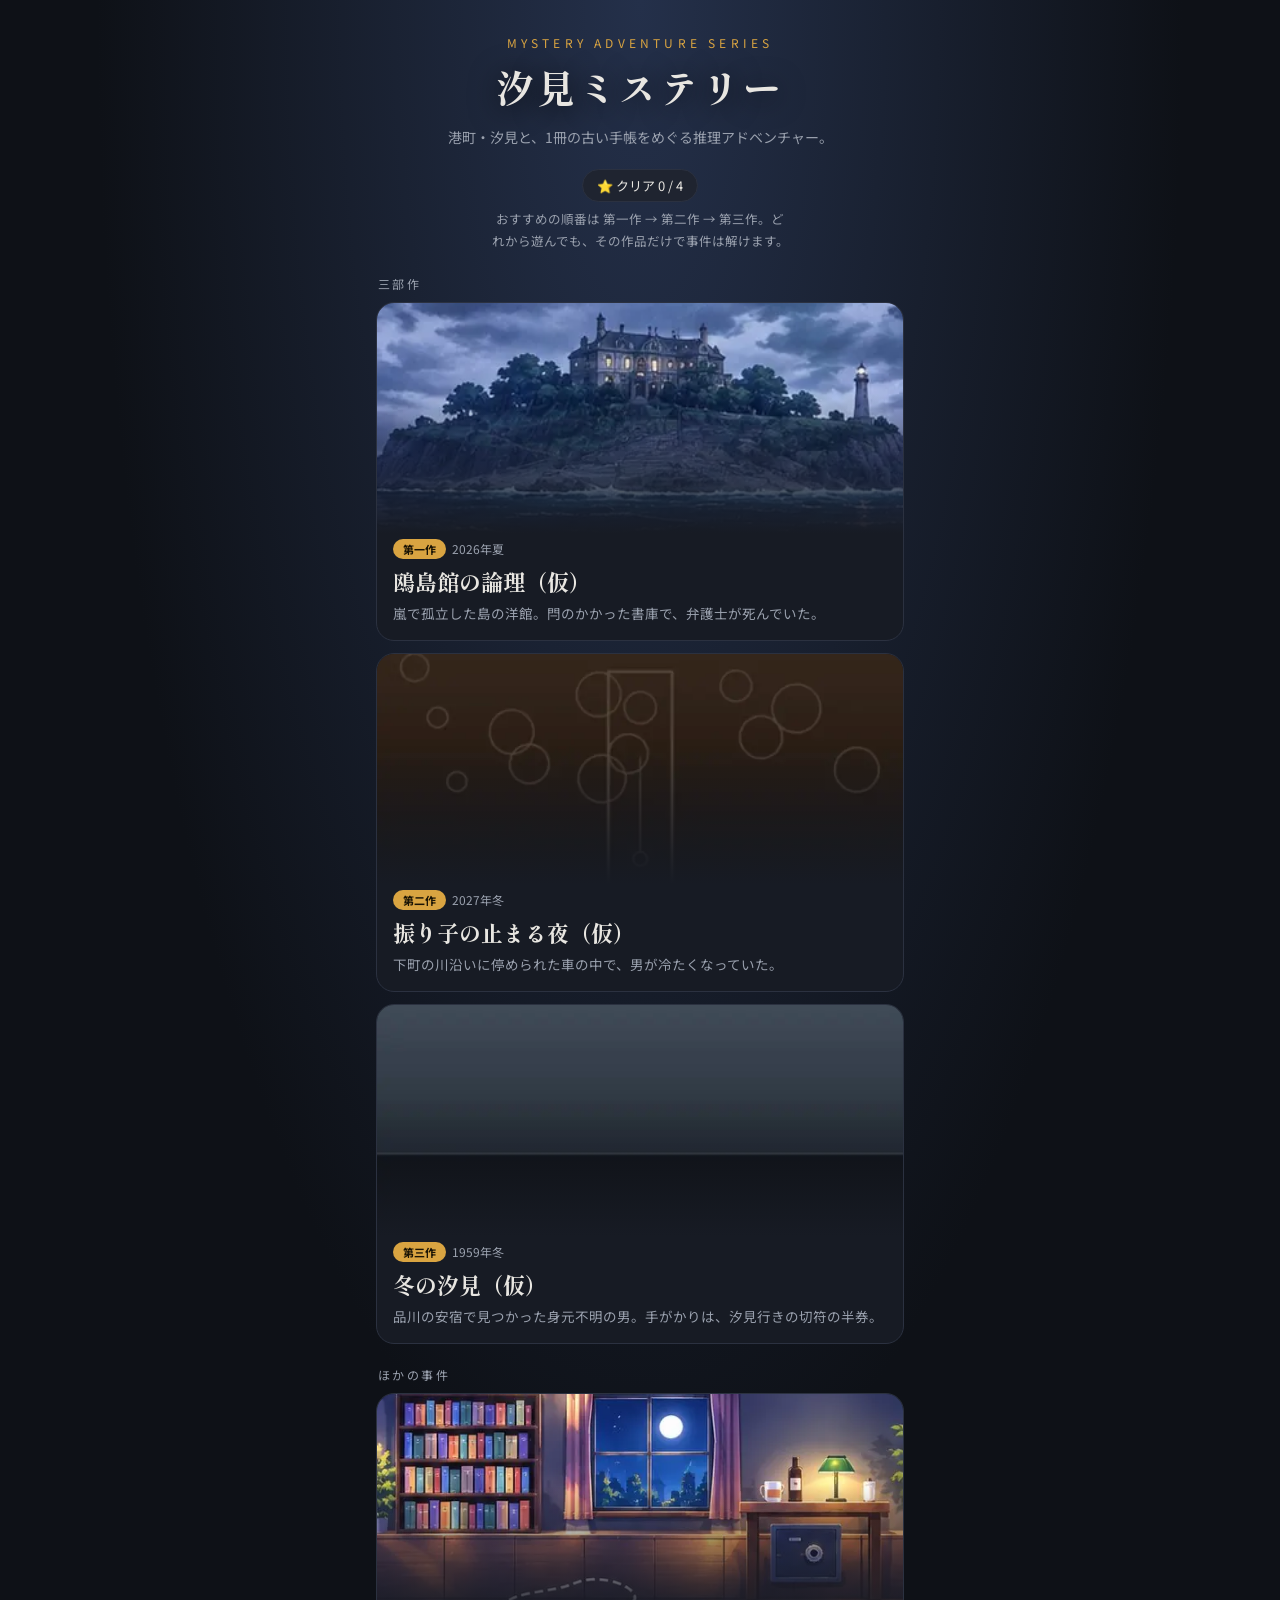
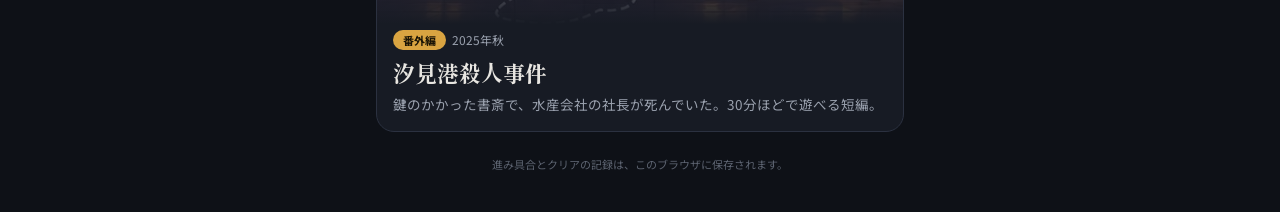
==== index.html @ bd7585b2 "隠しエピローグ『最後のページ』を作る - games/epilogue：前編・後編の2章。封筒を届け、汐見の浜で開ける。その後のことと志乃の手紙で終わる - 封筒の表の言葉（手帳が娘に渡ったら一緒に）" ====
<!DOCTYPE html>
<html lang="ja">
<head>
<meta charset="UTF-8">
<meta name="viewport" content="width=device-width, initial-scale=1">
<title>汐見ミステリー</title>
<link rel="preconnect" href="https://fonts.googleapis.com">
<link href="https://fonts.googleapis.com/css2?family=Noto+Sans+JP:wght@400;500;700&family=Shippori+Mincho:wght@700;800&display=swap" rel="stylesheet">
<style>
:root{--bg:#0e1117;--panel:#171b24;--panel2:#1f2430;--line:#2b3140;--text:#e8e6e1;--sub:#9aa1ae;--accent:#d9a441;--accent2:#c2553f;--blue:#7fa7d6}
*{box-sizing:border-box;margin:0;padding:0}
html,body{background:var(--bg);color:var(--text);font-family:'Noto Sans JP',sans-serif;min-height:100%}
body{background:radial-gradient(ellipse at 50% 0%,#24304a 0%,var(--bg) 60%) no-repeat;display:flex;justify-content:center}
#wrap{width:100%;max-width:560px;padding:34px 16px 40px}
.eyebrow{color:var(--accent);font-size:12px;letter-spacing:.35em;text-align:center}
h1{font-family:'Shippori Mincho',serif;font-weight:800;font-size:38px;letter-spacing:.08em;text-align:center;margin:8px 0 10px;text-shadow:0 4px 30px #000}
.lead{color:var(--sub);font-size:14px;line-height:1.9;text-align:center;text-wrap:balance}
.stat{display:flex;justify-content:center;gap:10px;margin:18px 0 6px}
.stat span{background:var(--panel2);border:1px solid var(--line);border-radius:999px;padding:6px 14px;font-size:13px}
.order{color:var(--sub);font-size:12.5px;line-height:1.8;text-align:center;margin:6px 0 18px;text-wrap:balance}
.sec{color:var(--sub);font-size:12px;letter-spacing:.2em;margin:22px 2px 10px}
.game{display:block;width:100%;text-align:left;color:inherit;font:inherit;background:var(--panel);border:1px solid var(--line);border-radius:18px;overflow:hidden;margin-bottom:12px;cursor:pointer;position:relative}
.game:hover{border-color:var(--accent)}
.game{transition:transform .08s,filter .15s,border-color .15s}
.game:active{transform:scale(.98);filter:brightness(1.2)}
.game.going{border-color:var(--accent);filter:brightness(1.2)}
.game.going .img::before{content:'開いています…';position:absolute;inset:0;z-index:2;display:flex;align-items:center;justify-content:center;background:#0e1117aa;color:#fff;font-size:15px;font-weight:700;letter-spacing:.1em}
.game .img{aspect-ratio:16/7;background:linear-gradient(135deg,#2a3348,#151a24);background-size:cover;background-position:center;position:relative}
.game .img::after{content:'';position:absolute;inset:0;background:linear-gradient(180deg,transparent 40%,#171b24 100%)}
.game .body{padding:2px 16px 15px;position:relative}
.game .tag{display:inline-block;color:#1a1405;background:var(--accent);font-size:11px;font-weight:700;border-radius:999px;padding:2px 10px;margin-right:6px}
.game .era{color:var(--sub);font-size:12px}
.game h2{font-family:'Shippori Mincho',serif;font-weight:800;font-size:22px;margin:6px 0 4px}
.game p{color:var(--sub);font-size:13.5px;line-height:1.8}
.game .badges{position:absolute;top:10px;right:10px;display:flex;gap:6px;z-index:1}
.game .badges span{background:#0e1117cc;backdrop-filter:blur(6px);border:1px solid #ffffff2a;border-radius:999px;padding:4px 10px;font-size:12px}
.game .badges .clear{border-color:var(--accent);color:var(--accent);font-weight:700}
.game.soon{cursor:default}
.game.soon .img{filter:grayscale(.6) brightness(.7)}
.game.soon .badges .wait{color:var(--sub)}
.game.locked .img{filter:blur(6px) brightness(.4)}
.game.locked h2{letter-spacing:.3em}
.game.epi{border-color:var(--accent)}
#toast{position:fixed;left:50%;top:18px;transform:translate(-50%,-20px);opacity:0;background:#fff;color:#111;padding:10px 18px;border-radius:999px;font-size:14px;font-weight:700;transition:.3s;z-index:9;pointer-events:none;white-space:nowrap}
#toast.on{opacity:1;transform:translate(-50%,0)}
footer{color:#5c6370;font-size:11px;text-align:center;margin-top:24px}
</style>
</head>
<body>
<div id="toast"></div>
<div id="wrap"></div>
<script type="application/json" id="hub-data">{"title": "汐見ミステリー", "eyebrow": "MYSTERY ADVENTURE SERIES", "lead": "港町・汐見と、1冊の古い手帳をめぐる推理アドベンチャー。", "order": "おすすめの順番は 第一作 → 第二作 → 第三作。どれから遊んでも、その作品だけで事件は解けます。", "games": [{"id": "kamomejima", "tag": "第一作", "title": "鴎島館の論理（仮）", "era": "2026年夏", "lead": "嵐で孤立した島の洋館。閂のかかった書庫で、弁護士が死んでいた。", "thumb": "games/kamomejima/src/bg/island.jpg", "path": "games/kamomejima/index.html", "status": "play", "trilogy": true, "thumbUrl": "hub/thumbs/kamomejima.webp"}, {"id": "furiko", "tag": "第二作", "title": "振り子の止まる夜（仮）", "era": "2027年冬", "lead": "下町の川沿いに停められた車の中で、男が冷たくなっていた。", "thumb": "games/furiko/src/bg/shop.jpg", "path": "games/furiko/index.html", "status": "play", "trilogy": true, "thumbUrl": "hub/thumbs/furiko.webp"}, {"id": "fuyu-shiomi", "tag": "第三作", "title": "冬の汐見（仮）", "era": "1959年冬", "lead": "品川の安宿で見つかった身元不明の男。手がかりは、汐見行きの切符の半券。", "thumb": "games/fuyu-shiomi/src/bg/beach.jpg", "path": "games/fuyu-shiomi/index.html", "status": "play", "trilogy": true, "thumbUrl": "hub/thumbs/fuyu-shiomi.webp"}, {"id": "shiomi-port", "tag": "番外編", "title": "汐見港殺人事件", "era": "2025年秋", "lead": "鍵のかかった書斎で、水産会社の社長が死んでいた。30分ほどで遊べる短編。", "thumb": "games/shiomi-port/src/bg/study.jpg", "path": "games/shiomi-port/index.html", "status": "play", "thumbUrl": "hub/thumbs/shiomi-port.webp"}], "epilogue": {"id": "epilogue", "title": "最後のページ", "lead": "3作すべてを解いた人へ。", "path": "games/epilogue/index.html", "status": "play"}}</script>
<script>
'use strict';
(() => {
const H = JSON.parse(document.getElementById('hub-data').textContent);
const get = k => { try { return JSON.parse(localStorage.getItem(k)); } catch (e) { return null; } };
const cleared = get('mg:cleared') || [];
const esc = s => String(s).replace(/[&<>"]/g, c => ({ '&': '&amp;', '<': '&lt;', '>': '&gt;', '"': '&quot;' })[c]);
let toastT;
const toast = t => { const e = document.getElementById('toast'); e.textContent = t; e.classList.add('on'); clearTimeout(toastT); toastT = setTimeout(() => e.classList.remove('on'), 2200); };

const trilogy = H.games.filter(g => g.trilogy);
const triDone = trilogy.filter(g => cleared.includes(g.id)).length;
const allDone = triDone === trilogy.length;

function card(g, opt = {}) {
  const b = document.createElement('button');
  const done = cleared.includes(g.id);
  const auto = get('mg:' + g.id + ':auto');
  const cont = auto && auto.state && !auto.state.done;
  const soon = g.status !== 'play';
  b.className = 'game' + (soon ? ' soon' : '') + (opt.locked ? ' locked' : '') + (opt.epi ? ' epi' : '');
  b.dataset.id = g.id;
  const badges = [done ? '<span class="clear">⭐️ クリア</span>' : '', cont ? '<span>つづきあり</span>' : '', soon && !opt.locked ? '<span class="wait">準備中</span>' : ''].join('');
  b.innerHTML = `<div class="img" style="${g.thumbUrl ? `background-image:url('${g.thumbUrl}')` : ''}"></div>
    <div class="badges">${badges}</div>
    <div class="body">${g.tag ? `<span class="tag">${esc(g.tag)}</span>` : ''}<span class="era">${esc(g.era || '')}</span>
    <h2>${esc(opt.locked ? '？？？' : g.title)}</h2><p>${esc(opt.locked ? `三部作をすべてクリアすると開きます（${triDone}/${trilogy.length}）` : g.lead)}</p></div>`;
  b.onclick = () => {
    if (opt.locked) return toast('三部作をすべてクリアすると開きます');
    if (soon) return toast('ただいま準備中です');
    b.classList.add('going'); document.querySelectorAll('.game').forEach(x => x.disabled = true);
    setTimeout(() => { location.href = g.path; }, 150);
  };
  return b;
}

const w = document.getElementById('wrap');
w.innerHTML = `<div class="eyebrow">${esc(H.eyebrow)}</div><h1>${esc(H.title)}</h1><p class="lead">${esc(H.lead)}</p>
  <div class="stat"><span>⭐️ クリア ${H.games.filter(g => cleared.includes(g.id)).length} / ${H.games.length}</span></div>
  <p class="order">${esc(H.order)}</p><div class="sec">三部作</div>`;
trilogy.forEach(g => w.appendChild(card(g)));
if (triDone > 0) w.appendChild(card(H.epilogue, { locked: !allDone, epi: true }));
const others = H.games.filter(g => !g.trilogy);
if (others.length) {
  w.insertAdjacentHTML('beforeend', '<div class="sec">ほかの事件</div>');
  others.forEach(g => w.appendChild(card(g)));
}
w.insertAdjacentHTML('beforeend', '<footer>進み具合とクリアの記録は、このブラウザに保存されます。</footer>');
// 「戻る」で戻ってきたとき、押した状態が残らないようにする
window.addEventListener('pageshow', e => { if (e.persisted) location.reload(); });
// サムネイルを先に読み込んでおく
H.games.forEach(g => { if (g.thumbUrl) new Image().src = g.thumbUrl; });
})();
</script>
</body>
</html>
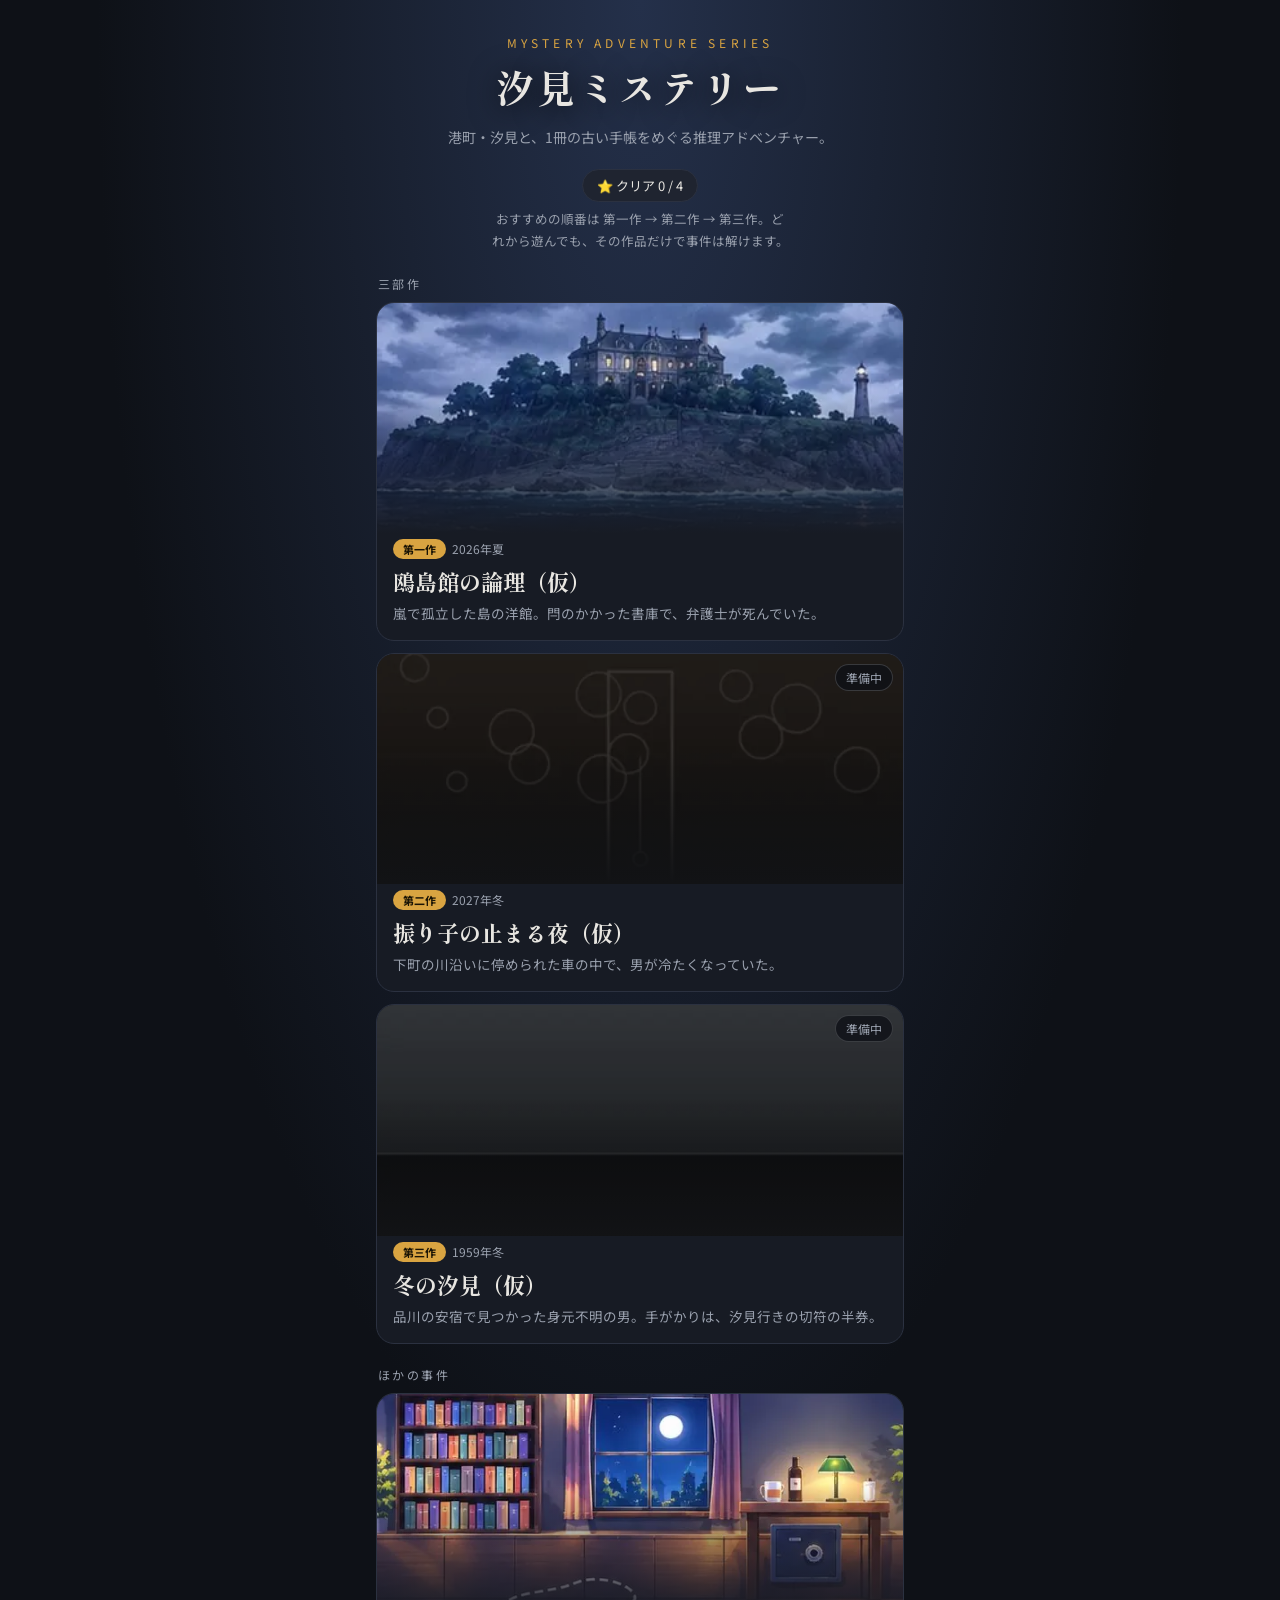
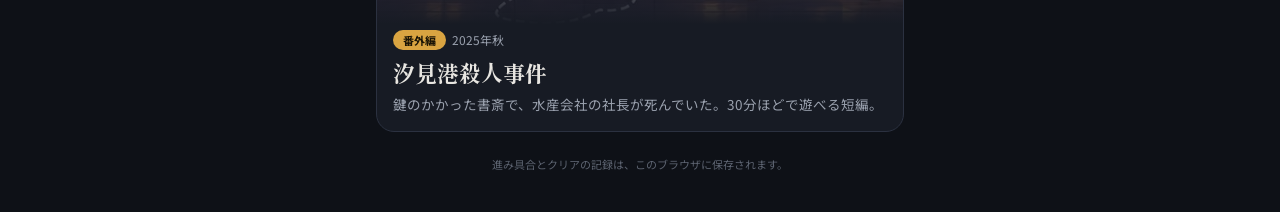
==== commit 644583e7: "作品選択：第二作・第三作をまだ公開しない（準備中に戻す） Co-Authored-By: Claude Opus 5.5 <noreply@anthropic.com> Claude-Session:" ====
--- a/index.html
+++ b/index.html
@@ -49,7 +49,7 @@
 <body>
 <div id="toast"></div>
 <div id="wrap"></div>
-<script type="application/json" id="hub-data">{"title": "汐見ミステリー", "eyebrow": "MYSTERY ADVENTURE SERIES", "lead": "港町・汐見と、1冊の古い手帳をめぐる推理アドベンチャー。", "order": "おすすめの順番は 第一作 → 第二作 → 第三作。どれから遊んでも、その作品だけで事件は解けます。", "games": [{"id": "kamomejima", "tag": "第一作", "title": "鴎島館の論理（仮）", "era": "2026年夏", "lead": "嵐で孤立した島の洋館。閂のかかった書庫で、弁護士が死んでいた。", "thumb": "games/kamomejima/src/bg/island.jpg", "path": "games/kamomejima/index.html", "status": "play", "trilogy": true, "thumbUrl": "hub/thumbs/kamomejima.webp"}, {"id": "furiko", "tag": "第二作", "title": "振り子の止まる夜（仮）", "era": "2027年冬", "lead": "下町の川沿いに停められた車の中で、男が冷たくなっていた。", "thumb": "games/furiko/src/bg/shop.jpg", "path": "games/furiko/index.html", "status": "play", "trilogy": true, "thumbUrl": "hub/thumbs/furiko.webp"}, {"id": "fuyu-shiomi", "tag": "第三作", "title": "冬の汐見（仮）", "era": "1959年冬", "lead": "品川の安宿で見つかった身元不明の男。手がかりは、汐見行きの切符の半券。", "thumb": "games/fuyu-shiomi/src/bg/beach.jpg", "path": "games/fuyu-shiomi/index.html", "status": "play", "trilogy": true, "thumbUrl": "hub/thumbs/fuyu-shiomi.webp"}, {"id": "shiomi-port", "tag": "番外編", "title": "汐見港殺人事件", "era": "2025年秋", "lead": "鍵のかかった書斎で、水産会社の社長が死んでいた。30分ほどで遊べる短編。", "thumb": "games/shiomi-port/src/bg/study.jpg", "path": "games/shiomi-port/index.html", "status": "play", "thumbUrl": "hub/thumbs/shiomi-port.webp"}], "epilogue": {"id": "epilogue", "title": "最後のページ", "lead": "3作すべてを解いた人へ。", "path": "games/epilogue/index.html", "status": "play"}}</script>
+<script type="application/json" id="hub-data">{"title": "汐見ミステリー", "eyebrow": "MYSTERY ADVENTURE SERIES", "lead": "港町・汐見と、1冊の古い手帳をめぐる推理アドベンチャー。", "order": "おすすめの順番は 第一作 → 第二作 → 第三作。どれから遊んでも、その作品だけで事件は解けます。", "games": [{"id": "kamomejima", "tag": "第一作", "title": "鴎島館の論理（仮）", "era": "2026年夏", "lead": "嵐で孤立した島の洋館。閂のかかった書庫で、弁護士が死んでいた。", "thumb": "games/kamomejima/src/bg/island.jpg", "path": "games/kamomejima/index.html", "status": "play", "trilogy": true, "thumbUrl": "hub/thumbs/kamomejima.webp"}, {"id": "furiko", "tag": "第二作", "title": "振り子の止まる夜（仮）", "era": "2027年冬", "lead": "下町の川沿いに停められた車の中で、男が冷たくなっていた。", "thumb": "games/furiko/src/bg/shop.jpg", "path": "games/furiko/index.html", "status": "soon", "trilogy": true, "thumbUrl": "hub/thumbs/furiko.webp"}, {"id": "fuyu-shiomi", "tag": "第三作", "title": "冬の汐見（仮）", "era": "1959年冬", "lead": "品川の安宿で見つかった身元不明の男。手がかりは、汐見行きの切符の半券。", "thumb": "games/fuyu-shiomi/src/bg/beach.jpg", "path": "games/fuyu-shiomi/index.html", "status": "soon", "trilogy": true, "thumbUrl": "hub/thumbs/fuyu-shiomi.webp"}, {"id": "shiomi-port", "tag": "番外編", "title": "汐見港殺人事件", "era": "2025年秋", "lead": "鍵のかかった書斎で、水産会社の社長が死んでいた。30分ほどで遊べる短編。", "thumb": "games/shiomi-port/src/bg/study.jpg", "path": "games/shiomi-port/index.html", "status": "play", "thumbUrl": "hub/thumbs/shiomi-port.webp"}], "epilogue": {"id": "epilogue", "title": "最後のページ", "lead": "3作すべてを解いた人へ。", "path": "games/epilogue/index.html", "status": "play"}}</script>
 <script>
 'use strict';
 (() => {
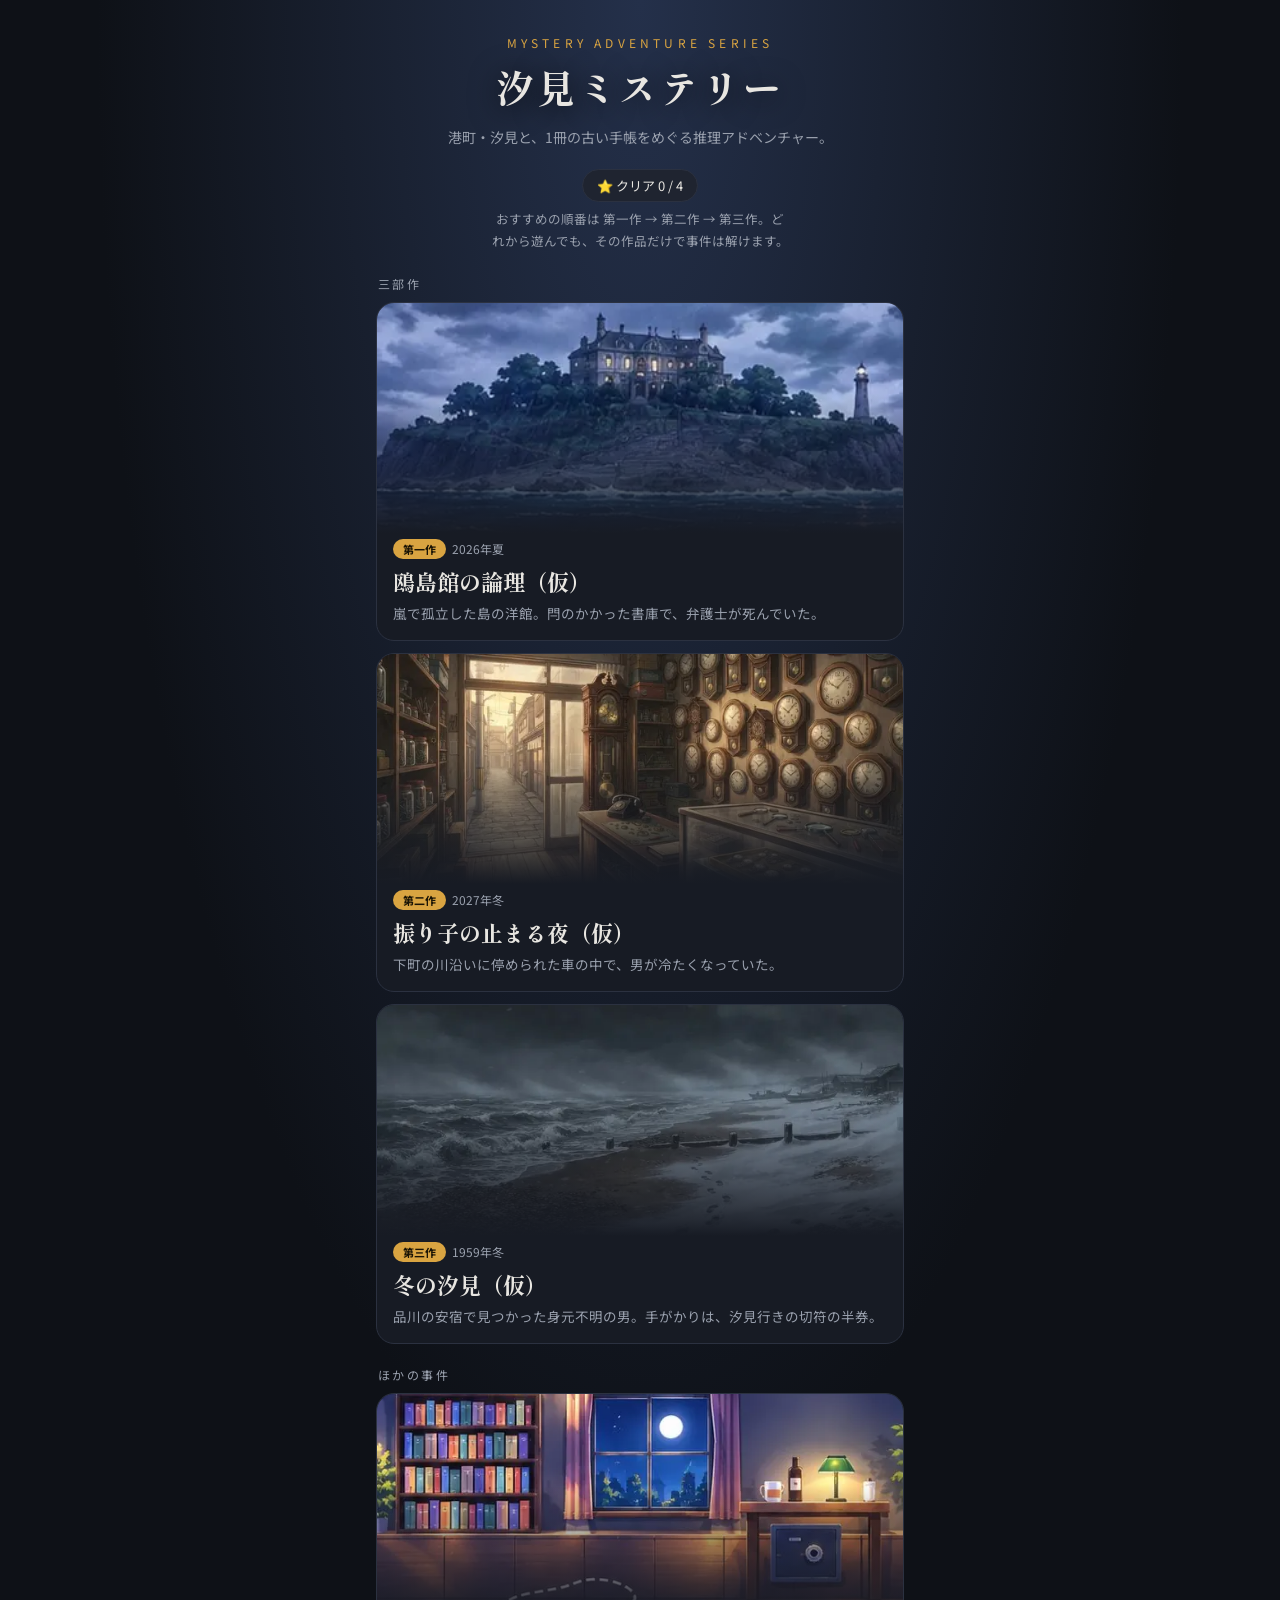
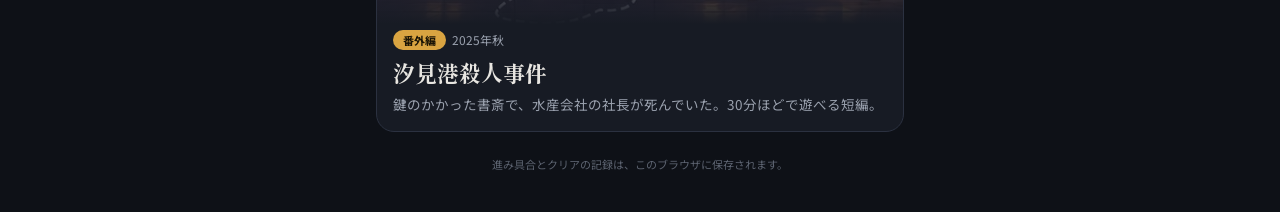
==== commit dfd5a247: "作品選択：第二作・第三作を遊べるようにする（エピローグは三部作クリアで開く） Co-Authored-By: Claude Opus 5.5 <noreply@anthropic.com> Claud" ====
--- a/index.html
+++ b/index.html
@@ -49,7 +49,7 @@
 <body>
 <div id="toast"></div>
 <div id="wrap"></div>
-<script type="application/json" id="hub-data">{"title": "汐見ミステリー", "eyebrow": "MYSTERY ADVENTURE SERIES", "lead": "港町・汐見と、1冊の古い手帳をめぐる推理アドベンチャー。", "order": "おすすめの順番は 第一作 → 第二作 → 第三作。どれから遊んでも、その作品だけで事件は解けます。", "games": [{"id": "kamomejima", "tag": "第一作", "title": "鴎島館の論理（仮）", "era": "2026年夏", "lead": "嵐で孤立した島の洋館。閂のかかった書庫で、弁護士が死んでいた。", "thumb": "games/kamomejima/src/bg/island.jpg", "path": "games/kamomejima/index.html", "status": "play", "trilogy": true, "thumbUrl": "hub/thumbs/kamomejima.webp"}, {"id": "furiko", "tag": "第二作", "title": "振り子の止まる夜（仮）", "era": "2027年冬", "lead": "下町の川沿いに停められた車の中で、男が冷たくなっていた。", "thumb": "games/furiko/src/bg/shop.jpg", "path": "games/furiko/index.html", "status": "soon", "trilogy": true, "thumbUrl": "hub/thumbs/furiko.webp"}, {"id": "fuyu-shiomi", "tag": "第三作", "title": "冬の汐見（仮）", "era": "1959年冬", "lead": "品川の安宿で見つかった身元不明の男。手がかりは、汐見行きの切符の半券。", "thumb": "games/fuyu-shiomi/src/bg/beach.jpg", "path": "games/fuyu-shiomi/index.html", "status": "soon", "trilogy": true, "thumbUrl": "hub/thumbs/fuyu-shiomi.webp"}, {"id": "shiomi-port", "tag": "番外編", "title": "汐見港殺人事件", "era": "2025年秋", "lead": "鍵のかかった書斎で、水産会社の社長が死んでいた。30分ほどで遊べる短編。", "thumb": "games/shiomi-port/src/bg/study.jpg", "path": "games/shiomi-port/index.html", "status": "play", "thumbUrl": "hub/thumbs/shiomi-port.webp"}], "epilogue": {"id": "epilogue", "title": "最後のページ", "lead": "3作すべてを解いた人へ。", "path": "games/epilogue/index.html", "status": "play"}}</script>
+<script type="application/json" id="hub-data">{"title": "汐見ミステリー", "eyebrow": "MYSTERY ADVENTURE SERIES", "lead": "港町・汐見と、1冊の古い手帳をめぐる推理アドベンチャー。", "order": "おすすめの順番は 第一作 → 第二作 → 第三作。どれから遊んでも、その作品だけで事件は解けます。", "games": [{"id": "kamomejima", "tag": "第一作", "title": "鴎島館の論理（仮）", "era": "2026年夏", "lead": "嵐で孤立した島の洋館。閂のかかった書庫で、弁護士が死んでいた。", "thumb": "games/kamomejima/src/bg/island.jpg", "path": "games/kamomejima/index.html", "status": "play", "trilogy": true, "thumbUrl": "hub/thumbs/kamomejima.webp"}, {"id": "furiko", "tag": "第二作", "title": "振り子の止まる夜（仮）", "era": "2027年冬", "lead": "下町の川沿いに停められた車の中で、男が冷たくなっていた。", "thumb": "games/furiko/src/bg/shop.jpg", "path": "games/furiko/index.html", "status": "play", "trilogy": true, "thumbUrl": "hub/thumbs/furiko.webp"}, {"id": "fuyu-shiomi", "tag": "第三作", "title": "冬の汐見（仮）", "era": "1959年冬", "lead": "品川の安宿で見つかった身元不明の男。手がかりは、汐見行きの切符の半券。", "thumb": "games/fuyu-shiomi/src/bg/beach.jpg", "path": "games/fuyu-shiomi/index.html", "status": "play", "trilogy": true, "thumbUrl": "hub/thumbs/fuyu-shiomi.webp"}, {"id": "shiomi-port", "tag": "番外編", "title": "汐見港殺人事件", "era": "2025年秋", "lead": "鍵のかかった書斎で、水産会社の社長が死んでいた。30分ほどで遊べる短編。", "thumb": "games/shiomi-port/src/bg/study.jpg", "path": "games/shiomi-port/index.html", "status": "play", "thumbUrl": "hub/thumbs/shiomi-port.webp"}], "epilogue": {"id": "epilogue", "title": "最後のページ", "lead": "3作すべてを解いた人へ。", "path": "games/epilogue/index.html", "status": "play"}}</script>
 <script>
 'use strict';
 (() => {
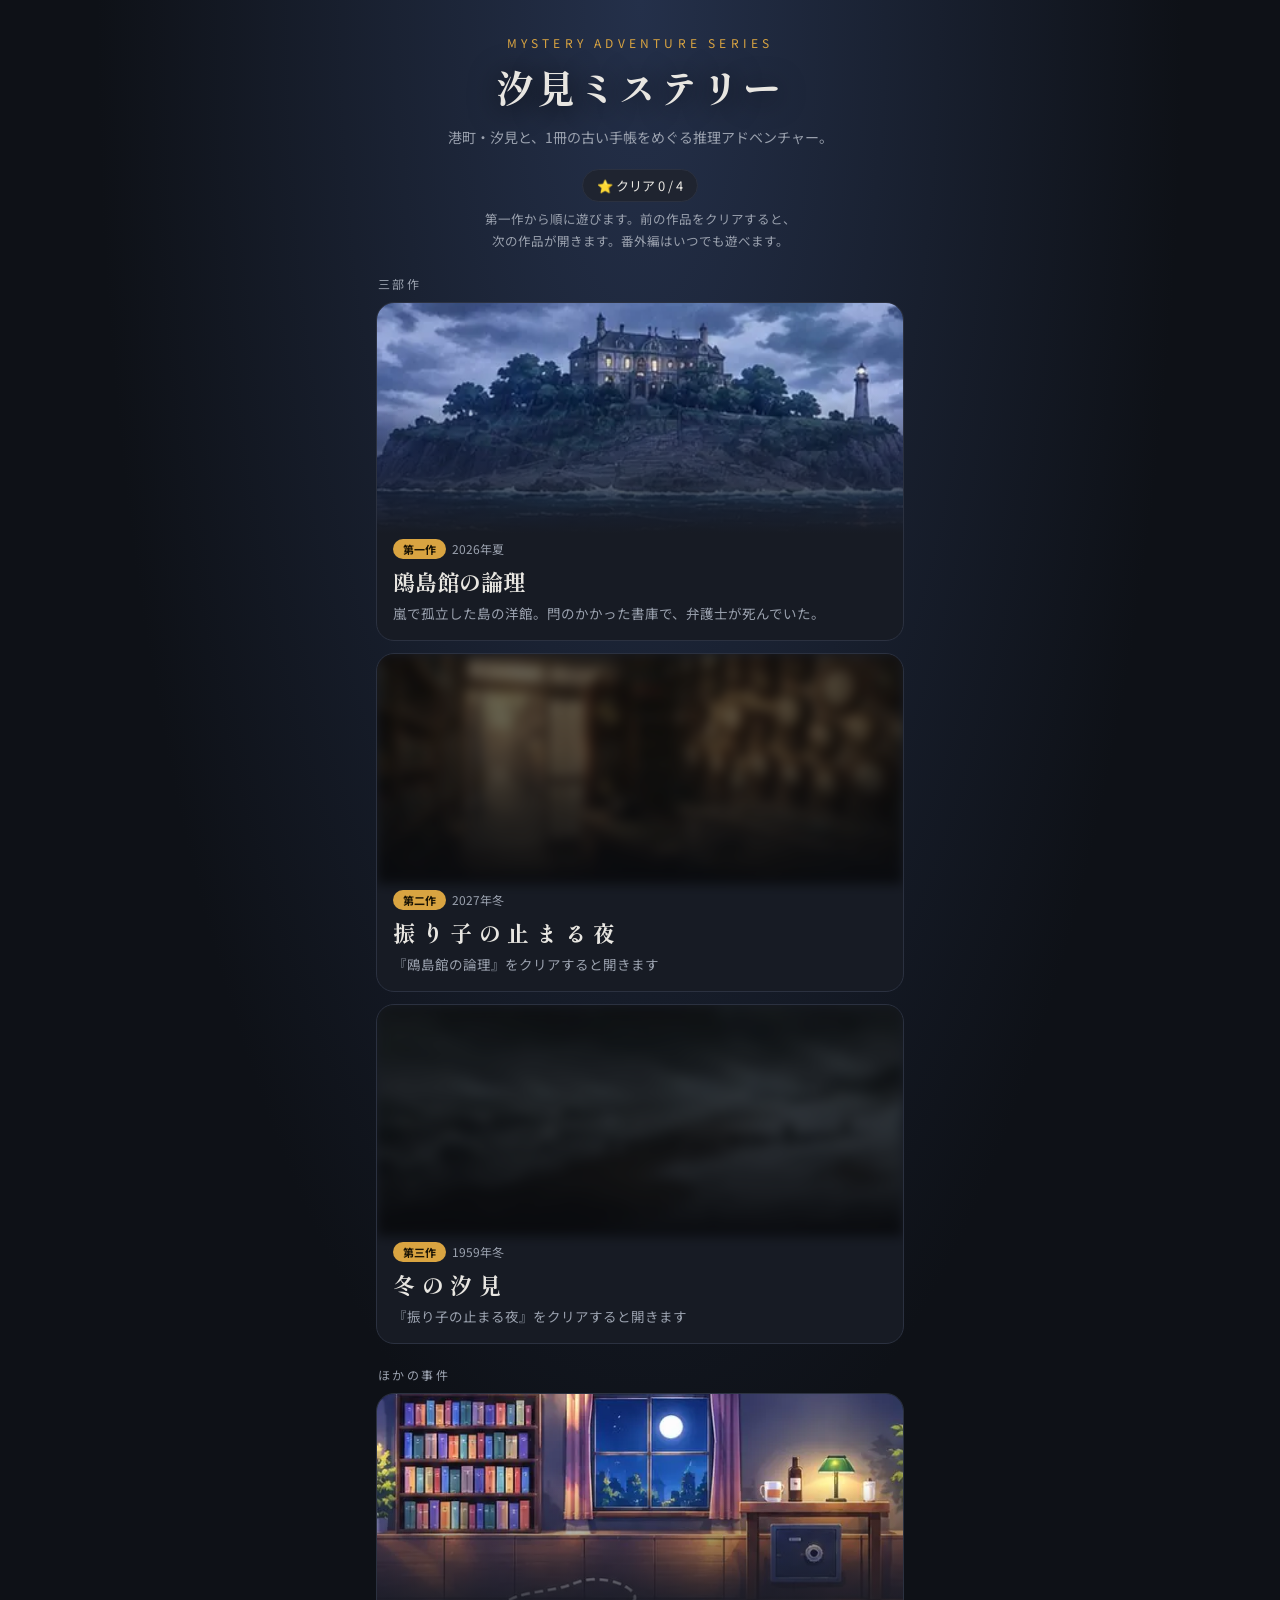
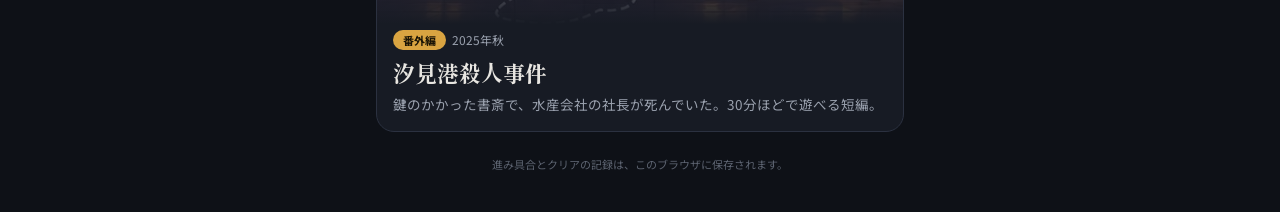
==== commit f0b2f370: "題名の（仮）を外し、前の作品をクリアしないと次の作品が開かないようにする - 作品選択：第二作は第一作、第三作は第二作のクリアで開く（hub.json の requires） - エンジン：game." ====
--- a/index.html
+++ b/index.html
@@ -49,7 +49,7 @@
 <body>
 <div id="toast"></div>
 <div id="wrap"></div>
-<script type="application/json" id="hub-data">{"title": "汐見ミステリー", "eyebrow": "MYSTERY ADVENTURE SERIES", "lead": "港町・汐見と、1冊の古い手帳をめぐる推理アドベンチャー。", "order": "おすすめの順番は 第一作 → 第二作 → 第三作。どれから遊んでも、その作品だけで事件は解けます。", "games": [{"id": "kamomejima", "tag": "第一作", "title": "鴎島館の論理（仮）", "era": "2026年夏", "lead": "嵐で孤立した島の洋館。閂のかかった書庫で、弁護士が死んでいた。", "thumb": "games/kamomejima/src/bg/island.jpg", "path": "games/kamomejima/index.html", "status": "play", "trilogy": true, "thumbUrl": "hub/thumbs/kamomejima.webp"}, {"id": "furiko", "tag": "第二作", "title": "振り子の止まる夜（仮）", "era": "2027年冬", "lead": "下町の川沿いに停められた車の中で、男が冷たくなっていた。", "thumb": "games/furiko/src/bg/shop.jpg", "path": "games/furiko/index.html", "status": "play", "trilogy": true, "thumbUrl": "hub/thumbs/furiko.webp"}, {"id": "fuyu-shiomi", "tag": "第三作", "title": "冬の汐見（仮）", "era": "1959年冬", "lead": "品川の安宿で見つかった身元不明の男。手がかりは、汐見行きの切符の半券。", "thumb": "games/fuyu-shiomi/src/bg/beach.jpg", "path": "games/fuyu-shiomi/index.html", "status": "play", "trilogy": true, "thumbUrl": "hub/thumbs/fuyu-shiomi.webp"}, {"id": "shiomi-port", "tag": "番外編", "title": "汐見港殺人事件", "era": "2025年秋", "lead": "鍵のかかった書斎で、水産会社の社長が死んでいた。30分ほどで遊べる短編。", "thumb": "games/shiomi-port/src/bg/study.jpg", "path": "games/shiomi-port/index.html", "status": "play", "thumbUrl": "hub/thumbs/shiomi-port.webp"}], "epilogue": {"id": "epilogue", "title": "最後のページ", "lead": "3作すべてを解いた人へ。", "path": "games/epilogue/index.html", "status": "play"}}</script>
+<script type="application/json" id="hub-data">{"title": "汐見ミステリー", "eyebrow": "MYSTERY ADVENTURE SERIES", "lead": "港町・汐見と、1冊の古い手帳をめぐる推理アドベンチャー。", "order": "第一作から順に遊びます。前の作品をクリアすると、次の作品が開きます。番外編はいつでも遊べます。", "games": [{"id": "kamomejima", "tag": "第一作", "title": "鴎島館の論理", "era": "2026年夏", "lead": "嵐で孤立した島の洋館。閂のかかった書庫で、弁護士が死んでいた。", "thumb": "games/kamomejima/src/bg/island.jpg", "path": "games/kamomejima/index.html", "status": "play", "trilogy": true, "thumbUrl": "hub/thumbs/kamomejima.webp"}, {"id": "furiko", "tag": "第二作", "title": "振り子の止まる夜", "era": "2027年冬", "lead": "下町の川沿いに停められた車の中で、男が冷たくなっていた。", "thumb": "games/furiko/src/bg/shop.jpg", "path": "games/furiko/index.html", "status": "play", "trilogy": true, "requires": "kamomejima", "thumbUrl": "hub/thumbs/furiko.webp"}, {"id": "fuyu-shiomi", "tag": "第三作", "title": "冬の汐見", "era": "1959年冬", "lead": "品川の安宿で見つかった身元不明の男。手がかりは、汐見行きの切符の半券。", "thumb": "games/fuyu-shiomi/src/bg/beach.jpg", "path": "games/fuyu-shiomi/index.html", "status": "play", "trilogy": true, "requires": "furiko", "thumbUrl": "hub/thumbs/fuyu-shiomi.webp"}, {"id": "shiomi-port", "tag": "番外編", "title": "汐見港殺人事件", "era": "2025年秋", "lead": "鍵のかかった書斎で、水産会社の社長が死んでいた。30分ほどで遊べる短編。", "thumb": "games/shiomi-port/src/bg/study.jpg", "path": "games/shiomi-port/index.html", "status": "play", "thumbUrl": "hub/thumbs/shiomi-port.webp"}], "epilogue": {"id": "epilogue", "title": "最後のページ", "lead": "3作すべてを解いた人へ。", "path": "games/epilogue/index.html", "status": "play"}}</script>
 <script>
 'use strict';
 (() => {
@@ -70,15 +70,18 @@
   const auto = get('mg:' + g.id + ':auto');
   const cont = auto && auto.state && !auto.state.done;
   const soon = g.status !== 'play';
+  // 前の作品をクリアするまで開かない（hub.json の requires）
+  const need = g.requires && !cleared.includes(g.requires) ? H.games.find(x => x.id === g.requires) : null;
+  if (need) { opt.locked = true; opt.msg = `『${need.title}』をクリアすると開きます`; opt.showTitle = true; }
   b.className = 'game' + (soon ? ' soon' : '') + (opt.locked ? ' locked' : '') + (opt.epi ? ' epi' : '');
   b.dataset.id = g.id;
   const badges = [done ? '<span class="clear">⭐️ クリア</span>' : '', cont ? '<span>つづきあり</span>' : '', soon && !opt.locked ? '<span class="wait">準備中</span>' : ''].join('');
   b.innerHTML = `<div class="img" style="${g.thumbUrl ? `background-image:url('${g.thumbUrl}')` : ''}"></div>
     <div class="badges">${badges}</div>
     <div class="body">${g.tag ? `<span class="tag">${esc(g.tag)}</span>` : ''}<span class="era">${esc(g.era || '')}</span>
-    <h2>${esc(opt.locked ? '？？？' : g.title)}</h2><p>${esc(opt.locked ? `三部作をすべてクリアすると開きます（${triDone}/${trilogy.length}）` : g.lead)}</p></div>`;
+    <h2>${esc(opt.locked && !opt.showTitle ? '？？？' : g.title)}</h2><p>${esc(opt.locked ? (opt.msg || `三部作をすべてクリアすると開きます（${triDone}/${trilogy.length}）`) : g.lead)}</p></div>`;
   b.onclick = () => {
-    if (opt.locked) return toast('三部作をすべてクリアすると開きます');
+    if (opt.locked) return toast(opt.msg || '三部作をすべてクリアすると開きます');
     if (soon) return toast('ただいま準備中です');
     b.classList.add('going'); document.querySelectorAll('.game').forEach(x => x.disabled = true);
     setTimeout(() => { location.href = g.path; }, 150);
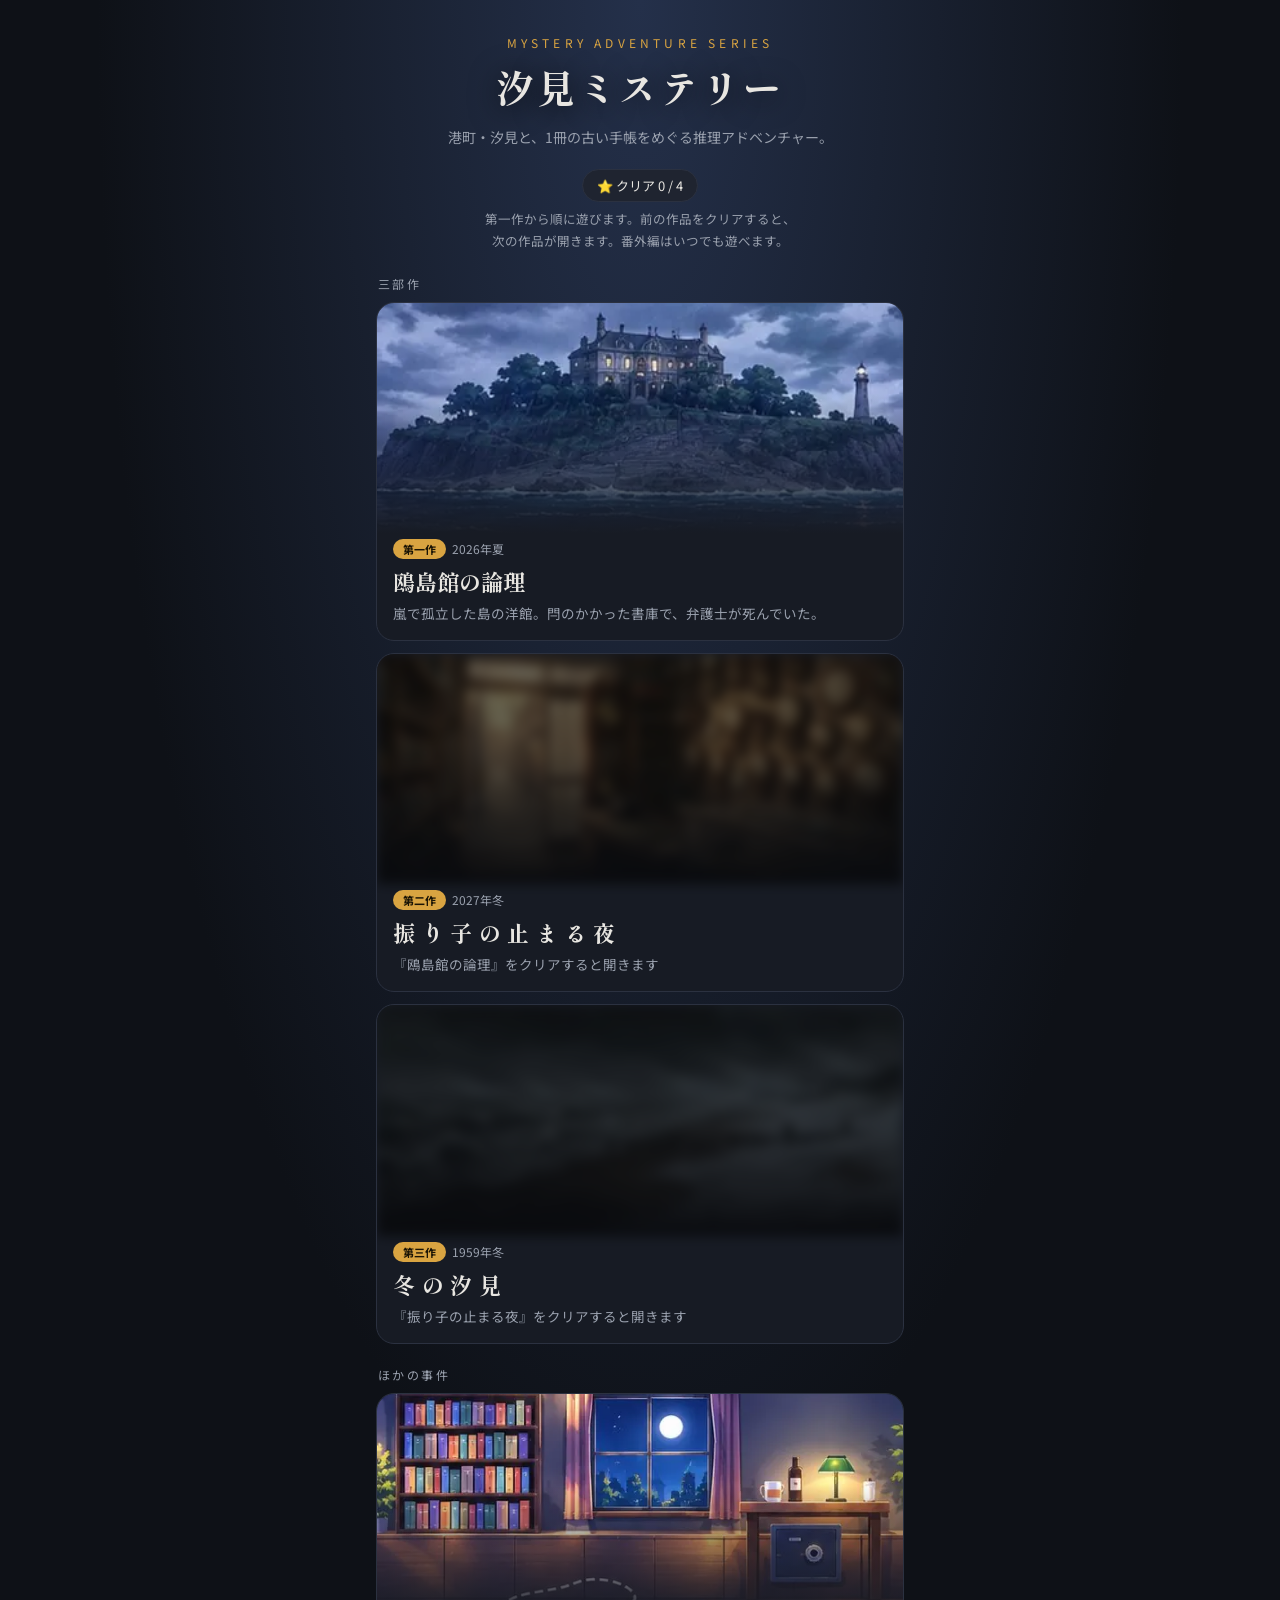
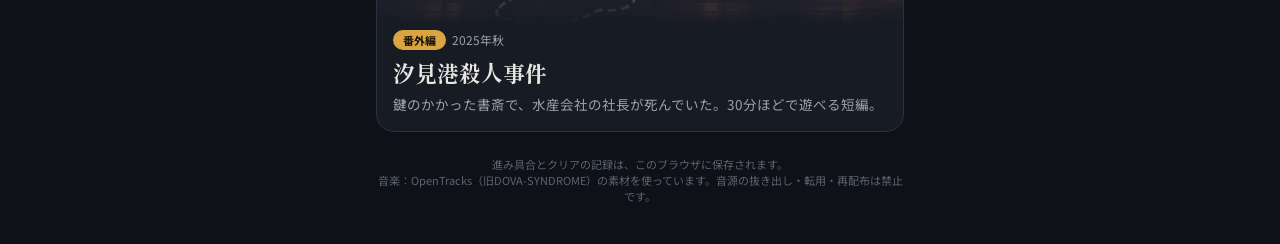
==== commit dc2060d5: "音を入れる：BGM 15曲・環境音12種・効果音、ミュート - エンジン：章・場所・イベント・エンディングごとにBGMと環境音を切り替える。推理の場面は推理の曲、対峙の前は一度無音にする。移動の足音・" ====
--- a/index.html
+++ b/index.html
@@ -100,7 +100,7 @@
   w.insertAdjacentHTML('beforeend', '<div class="sec">ほかの事件</div>');
   others.forEach(g => w.appendChild(card(g)));
 }
-w.insertAdjacentHTML('beforeend', '<footer>進み具合とクリアの記録は、このブラウザに保存されます。</footer>');
+w.insertAdjacentHTML('beforeend', '<footer>進み具合とクリアの記録は、このブラウザに保存されます。<br>音楽：OpenTracks（旧DOVA-SYNDROME）の素材を使っています。音源の抜き出し・転用・再配布は禁止です。</footer>');
 // 「戻る」で戻ってきたとき、押した状態が残らないようにする
 window.addEventListener('pageshow', e => { if (e.persisted) location.reload(); });
 // サムネイルを先に読み込んでおく
